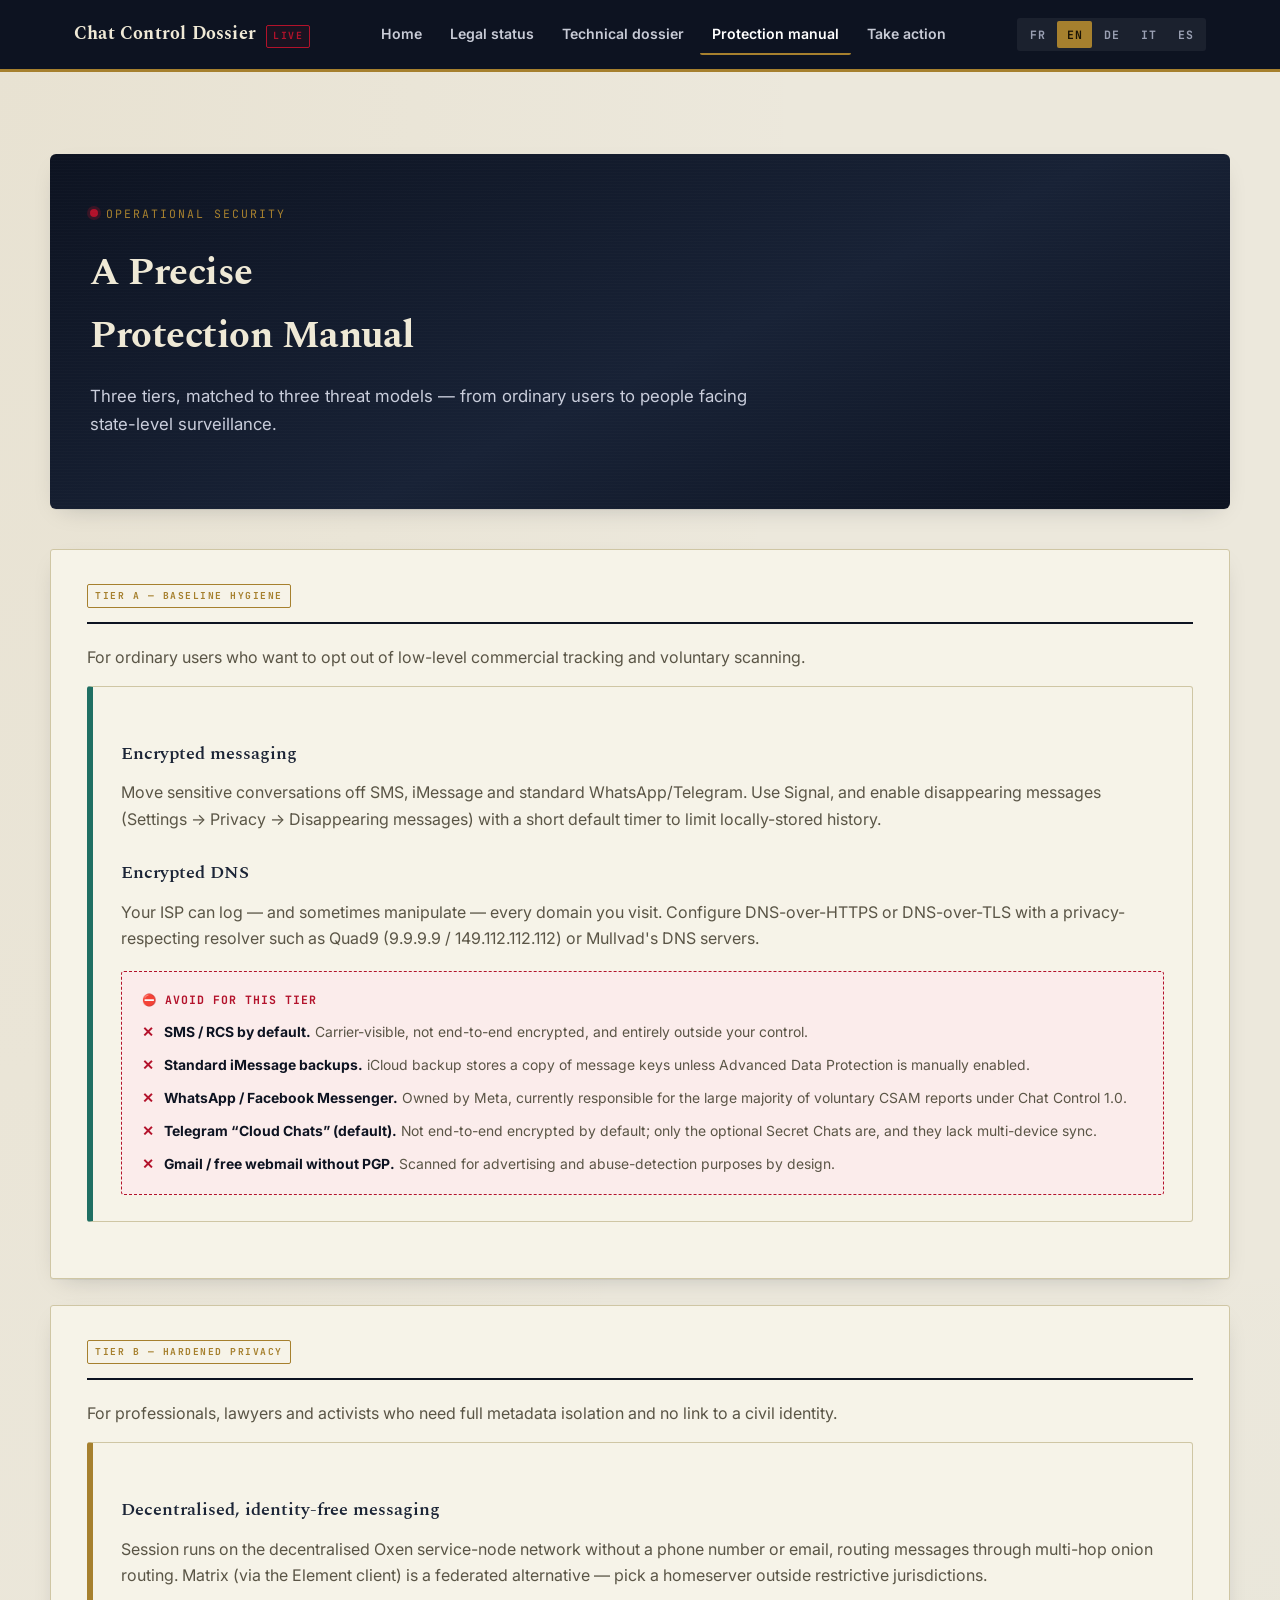
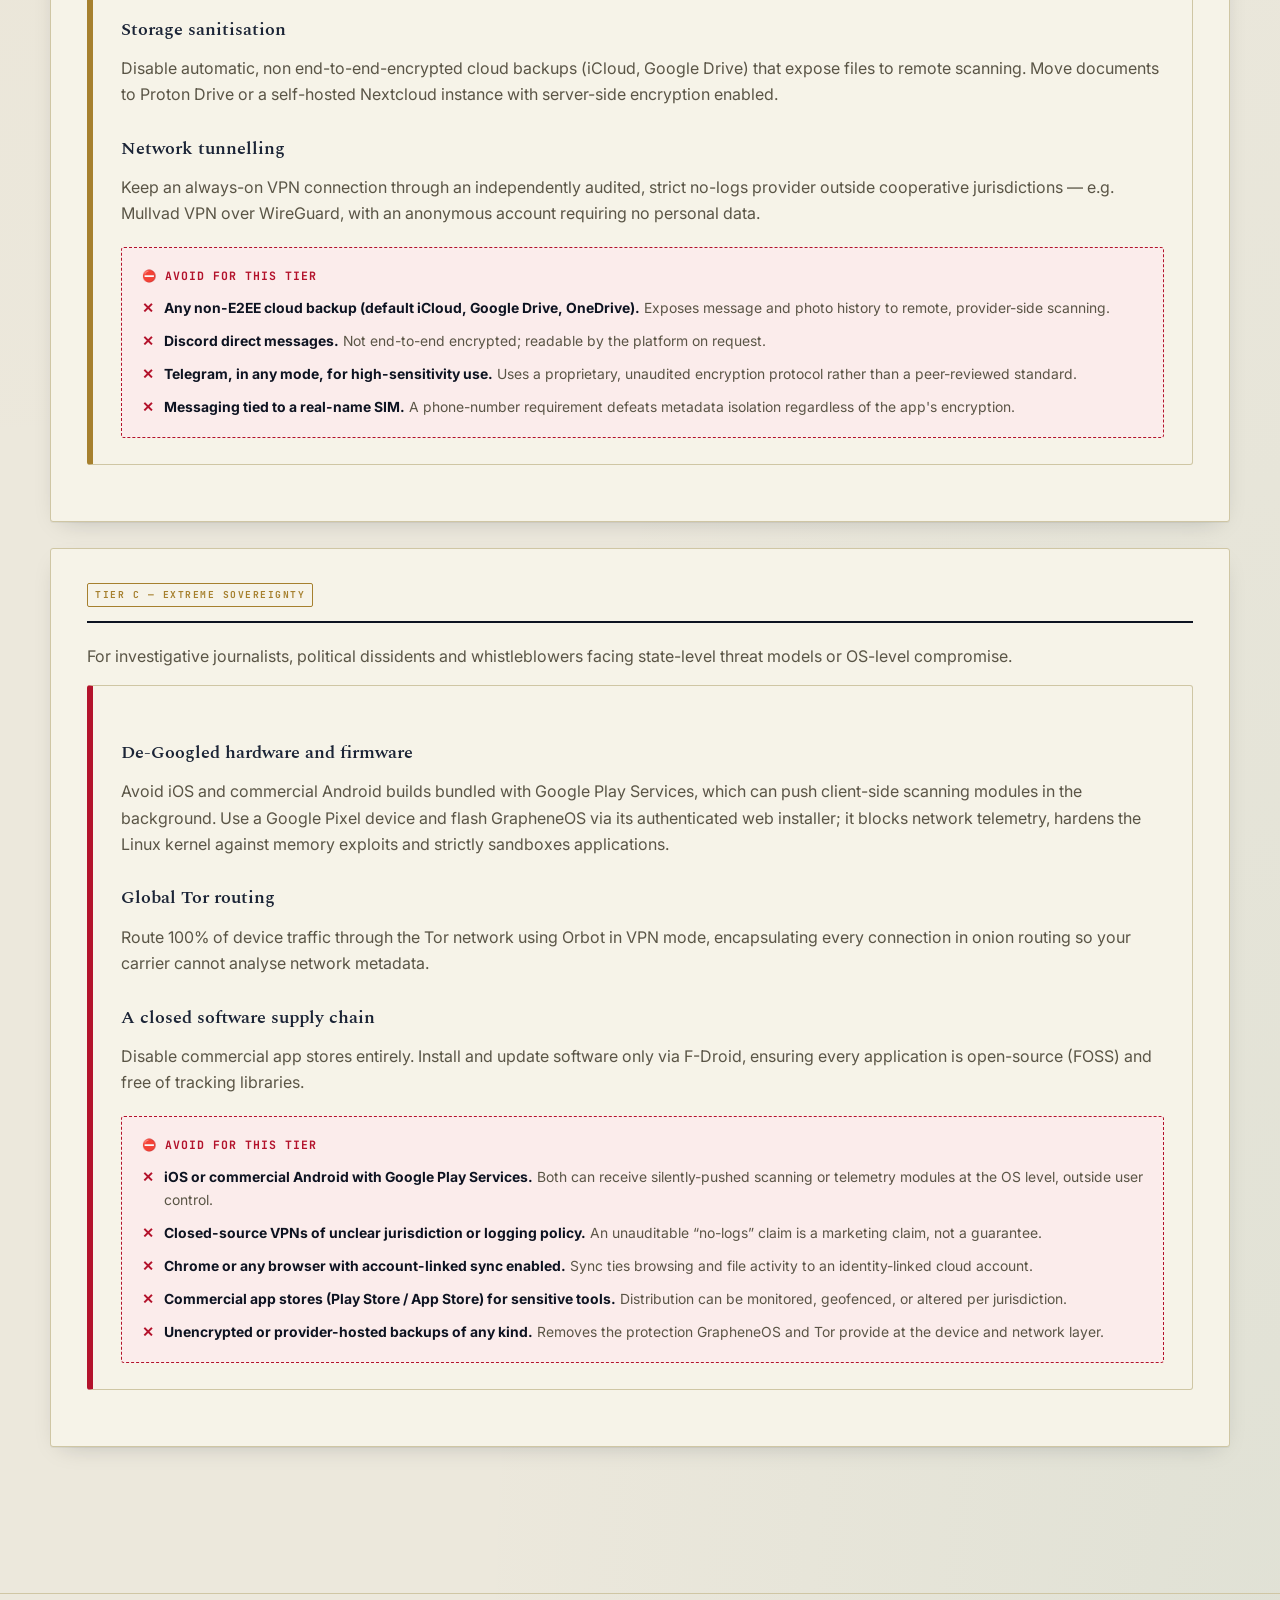
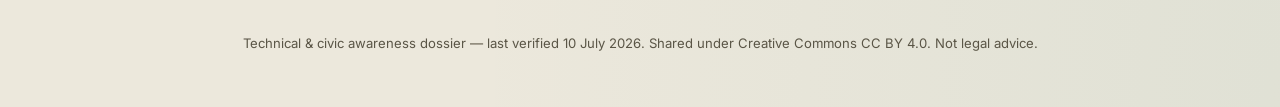
==== protection.html @ f4932f7c "#5 - Ajout du site web Ajout d'un site web qui remplacera plus tard tout le contenue initial." ====
<!DOCTYPE html>
<html lang="fr">
<head>
<meta charset="UTF-8">
<meta name="viewport" content="width=device-width, initial-scale=1.0">
<title>Manuel de protection — Chat Control Dossier</title>
<meta name="description" content="Trois niveaux de sécurité opérationnelle contre le scan des communications, avec une liste noire d'applications à éviter par niveau.">
<link rel="stylesheet" href="assets/css/style.css">
</head>
<body>

<header class="topbar">
  <div class="topbar-inner">
    <a href="index.html" class="brand"><span data-i18n="brand.title">Dossier Chat Control</span><span class="stamp" data-i18n="brand.stamp">EN DIRECT</span></a>
    <nav class="nav-links">
      <a href="index.html" data-i18n="nav.home">Accueil</a>
      <a href="status.html" data-i18n="nav.status">Statut légal</a>
      <a href="dossier.html" data-i18n="nav.dossier">Dossier technique</a>
      <a href="protection.html" data-i18n="nav.protection">Manuel de protection</a>
      <a href="act.html" data-i18n="nav.act">Passer à l'action</a>
    </nav>
    <div class="lang-switch">
      <button class="lang-btn" data-lang="fr">FR</button>
      <button class="lang-btn" data-lang="en">EN</button>
      <button class="lang-btn" data-lang="de">DE</button>
      <button class="lang-btn" data-lang="it">IT</button>
      <button class="lang-btn" data-lang="es">ES</button>
    </div>
  </div>
</header>

<div class="container page-wrap">

  <section class="hero" style="padding:44px 40px;">
    <span class="eyebrow" data-i18n="protection.eyebrow">Sécurité opérationnelle</span>
    <h1 style="font-size:clamp(1.6rem,3vw,2.4rem);" data-i18n="protection.h1">Un manuel de protection précis</h1>
    <p class="lead" data-i18n="protection.lead">…</p>
  </section>

  <div class="card reveal">
    <h2><span class="tag" data-i18n="protection.A.tag">Niveau A</span></h2>
    <p data-i18n="protection.A.who">…</p>
    <div class="protection-box level-A">
      <h3 data-i18n="protection.A.i1title">Messagerie chiffrée</h3>
      <p data-i18n="protection.A.i1body">…</p>
      <h3 data-i18n="protection.A.i2title">DNS chiffré</h3>
      <p data-i18n="protection.A.i2body" style="margin-bottom:0;">…</p>
      <div class="blacklist-box" data-render="blacklist-A"></div>
    </div>
  </div>

  <div class="card reveal">
    <h2><span class="tag" data-i18n="protection.B.tag">Niveau B</span></h2>
    <p data-i18n="protection.B.who">…</p>
    <div class="protection-box level-B">
      <h3 data-i18n="protection.B.i1title">Messagerie décentralisée</h3>
      <p data-i18n="protection.B.i1body">…</p>
      <h3 data-i18n="protection.B.i2title">Assainissement du stockage</h3>
      <p data-i18n="protection.B.i2body">…</p>
      <h3 data-i18n="protection.B.i3title">Tunnelisation réseau</h3>
      <p data-i18n="protection.B.i3body" style="margin-bottom:0;">…</p>
      <div class="blacklist-box" data-render="blacklist-B"></div>
    </div>
  </div>

  <div class="card reveal">
    <h2><span class="tag" data-i18n="protection.C.tag">Niveau C</span></h2>
    <p data-i18n="protection.C.who">…</p>
    <div class="protection-box level-C">
      <h3 data-i18n="protection.C.i1title">Matériel dé-googlisé</h3>
      <p data-i18n="protection.C.i1body">…</p>
      <h3 data-i18n="protection.C.i2title">Routage Tor global</h3>
      <p data-i18n="protection.C.i2body">…</p>
      <h3 data-i18n="protection.C.i3title">Chaîne logicielle fermée</h3>
      <p data-i18n="protection.C.i3body" style="margin-bottom:0;">…</p>
      <div class="blacklist-box" data-render="blacklist-C"></div>
    </div>
  </div>

</div>

<footer class="site-footer">
  <div class="container">
    <p data-i18n="footer.text">Dossier de sensibilisation technique et civique.</p>
  </div>
</footer>

<script src="assets/js/lang/fr.js"></script>
<script src="assets/js/lang/en.js"></script>
<script src="assets/js/lang/de.js"></script>
<script src="assets/js/lang/it.js"></script>
<script src="assets/js/lang/es.js"></script>
<script src="assets/js/countries-data.js"></script>
<script src="assets/js/i18n.js"></script>
<script src="assets/js/render.js"></script>
<script src="assets/js/main.js"></script>
</body>
</html>
---- assets/css/style.css ----
/* ============================================================
   CHAT CONTROL DOSSIER — design system
   Theme: "declassified document" — paper, stamps, redaction bars.
   ============================================================ */

@import url('https://fonts.googleapis.com/css2?family=Spectral:ital,wght@0,400;0,500;0,600;0,700;1,400&family=JetBrains+Mono:wght@400;500;700&family=Inter:wght@400;500;600;700&display=swap');

:root{
  --ink:        #0d1321;
  --ink-soft:   #1b2436;
  --paper:      #ece8dc;
  --paper-2:    #e2ddca;
  --line:       #cfc6a4;
  --alert:      #b3122b;
  --alert-soft: #f3dbdd;
  --gold:       #a6802e;
  --safe:       #1f6f63;
  --safe-soft:  #dbe9e4;
  --text-main:  #241f14;
  --text-dim:   #5a5546;
  --paper-text: #efe9d6;

  --serif:  'Spectral', Georgia, 'Times New Roman', serif;
  --mono:   'JetBrains Mono', 'SF Mono', Consolas, monospace;
  --sans:   'Inter', -apple-system, BlinkMacSystemFont, 'Segoe UI', sans-serif;

  --radius: 3px;
  --shadow-card: 0 1px 0 rgba(13,19,33,0.05), 0 8px 24px -12px rgba(13,19,33,0.25);
}

*,*::before,*::after{ box-sizing: border-box; }

html{ scroll-behavior: smooth; }

body{
  margin:0;
  font-family: var(--sans);
  color: var(--text-main);
  background: var(--paper);
  background-image:
    radial-gradient(ellipse at top left, rgba(166,128,46,0.06), transparent 45%),
    radial-gradient(ellipse at bottom right, rgba(31,111,99,0.06), transparent 45%);
  line-height: 1.65;
}

a{ color: var(--ink); }
a.link-accent{ color: var(--gold); font-weight:600; text-decoration-thickness: 1px; }

/* ---------------- Top bar / nav ---------------- */
.topbar{
  position: sticky; top:0; z-index: 1000;
  background: var(--ink);
  border-bottom: 3px solid var(--gold);
}
.topbar-inner{
  max-width: 1180px; margin:0 auto; padding: 14px 24px;
  display:flex; align-items:center; justify-content:space-between; gap: 18px; flex-wrap: wrap;
}
.brand{
  display:flex; align-items:baseline; gap:10px; color: var(--paper-text);
  text-decoration:none; font-family: var(--serif); font-weight:700; font-size: 1.15rem;
  letter-spacing: 0.2px;
}
.brand .stamp{
  font-family: var(--mono); font-size: 0.62rem; letter-spacing: 1.5px;
  color: var(--alert); border: 1px solid var(--alert); border-radius: 2px;
  padding: 2px 6px; text-transform: uppercase; background: rgba(179,18,43,0.08);
}
.nav-links{ display:flex; gap: 4px; flex-wrap: wrap; }
.nav-links a{
  color:#c8cbd6; text-decoration:none; font-size:0.88rem; font-weight:600;
  padding: 8px 12px; border-radius: 2px; transition: all .18s ease;
  border-bottom: 2px solid transparent;
}
.nav-links a:hover{ color:#fff; background: rgba(255,255,255,0.06); }
.nav-links a.active{ color: #fff; border-bottom-color: var(--gold); }

.lang-switch{ display:flex; gap:2px; background: rgba(255,255,255,0.06); padding:3px; border-radius: 3px; }
.lang-btn{
  background:none; border:none; color:#93980; color:#9aa0b3; padding:6px 10px; font-family: var(--mono);
  font-size: 0.72rem; letter-spacing: 0.5px; cursor:pointer; border-radius:2px; font-weight:700;
}
.lang-btn:hover{ color:#fff; }
.lang-btn.active{ background: var(--gold); color:#1a1305; }

/* ---------------- Layout ---------------- */
.container{ max-width: 1180px; margin: 0 auto; padding: 0 24px; }
.page-wrap{ padding: 48px 0 90px; }

/* ---------------- Hero ---------------- */
.hero{
  background: linear-gradient(155deg, var(--ink) 0%, #182236 55%, var(--ink) 100%);
  color: var(--paper-text);
  border-radius: 6px;
  padding: 56px 48px;
  margin: 34px 0 40px;
  position: relative;
  overflow:hidden;
  box-shadow: var(--shadow-card);
}
.hero::before{
  content:""; position:absolute; inset:0; opacity:0.5;
  background-image: repeating-linear-gradient(0deg, rgba(255,255,255,0.025) 0px, rgba(255,255,255,0.025) 1px, transparent 1px, transparent 3px);
  pointer-events:none;
}
.hero .eyebrow{
  font-family: var(--mono); font-size: 0.72rem; letter-spacing: 2px; color: var(--gold);
  text-transform: uppercase; display:inline-flex; align-items:center; gap:8px; margin-bottom:18px;
}
.hero .eyebrow::before{ content:""; width:8px; height:8px; border-radius:50%; background: var(--alert); box-shadow: 0 0 0 3px rgba(179,18,43,0.25); animation: pulse 2s infinite; }
@keyframes pulse{ 0%,100%{ opacity:1;} 50%{ opacity:0.35;} }
.hero h1{
  font-family: var(--serif); font-weight:700; font-size: clamp(1.9rem, 3.6vw, 3.1rem);
  margin: 0 0 16px; letter-spacing: -0.5px; max-width: 16ch;
}
.hero p.lead{ font-size: 1.05rem; color:#c9cddb; max-width: 62ch; margin: 0 0 26px; }
.hero .hero-actions{ display:flex; gap:12px; flex-wrap:wrap; }

.btn{
  display:inline-flex; align-items:center; gap:8px; font-weight:700; font-size:0.92rem;
  padding: 12px 22px; border-radius: 3px; text-decoration:none; cursor:pointer; border: 1px solid transparent;
  transition: transform .15s ease, box-shadow .15s ease;
}
.btn:hover{ transform: translateY(-1px); }
.btn-primary{ background: var(--alert); color:#fff; box-shadow: 0 6px 18px -6px rgba(179,18,43,0.55); }
.btn-primary:hover{ box-shadow: 0 10px 22px -6px rgba(179,18,43,0.65); }
.btn-ghost{ background: transparent; border-color: rgba(255,255,255,0.3); color:#e8e9ee; }
.btn-ghost:hover{ border-color:#fff; }
.btn-gold{ background: var(--gold); color:#1a1305; }

/* ---------------- Vote scoreboard (signature widget) ---------------- */
.scoreboard{
  margin-top: 34px; background: rgba(255,255,255,0.04); border: 1px solid rgba(255,255,255,0.14);
  border-radius: 5px; padding: 22px 24px;
}
.scoreboard-head{ display:flex; justify-content:space-between; align-items:baseline; margin-bottom:14px; flex-wrap:wrap; gap:6px;}
.scoreboard-head .title{ font-family: var(--mono); font-size:0.75rem; letter-spacing:1.2px; text-transform:uppercase; color:#9aa0b3; }
.scoreboard-head .date{ font-family: var(--mono); font-size:0.72rem; color:#727892; }
.bar-row{ display:flex; align-items:center; gap:14px; margin-bottom: 12px; }
.bar-label{ width: 190px; flex-shrink:0; font-size:0.85rem; color:#dfe1ea; }
.bar-track{ flex:1; height: 14px; background: rgba(255,255,255,0.08); border-radius: 8px; overflow:hidden; }
.bar-fill{ height:100%; width:0%; border-radius:8px; transition: width 1.4s cubic-bezier(.2,.8,.2,1); }
.bar-fill.need{ background: linear-gradient(90deg, var(--gold), #cba54a); }
.bar-fill.reject{ background: linear-gradient(90deg, var(--safe), #2c9583); }
.bar-fill.keep{ background: linear-gradient(90deg, var(--alert), #d43a52); }
.bar-value{ width: 74px; text-align:right; font-family: var(--mono); font-weight:700; color:#fff; font-size:0.9rem; }
.scoreboard-note{ font-size:0.85rem; color:#aab0c2; margin-top: 12px; border-top: 1px dashed rgba(255,255,255,0.15); padding-top:12px; }
.scoreboard-note strong{ color: var(--gold); }

/* ---------------- Cards / sections ---------------- */
.card{
  background:#f6f3e8; border:1px solid var(--line); border-radius: var(--radius);
  padding: 34px 36px; margin-bottom: 26px; box-shadow: var(--shadow-card);
}
.card h2{
  font-family: var(--serif); font-size: 1.5rem; margin: 0 0 20px; color: var(--ink);
  padding-bottom:14px; border-bottom: 2px solid var(--ink); display:flex; align-items:baseline; gap:12px;
}
.card h2 .tag{ font-family: var(--mono); font-size:0.6rem; letter-spacing:1.5px; color: var(--gold); border:1px solid var(--gold); padding:3px 7px; border-radius:2px; text-transform:uppercase; }
.card h3{ font-family: var(--serif); font-size: 1.15rem; color: var(--ink-soft); margin: 26px 0 10px; font-weight:600; }
.card p{ color: var(--text-dim); margin: 0 0 16px; }
.card ul, .card ol{ color: var(--text-dim); padding-left: 22px; margin-bottom:18px; }
.card li{ margin-bottom: 9px; }
.card li strong{ color: var(--text-main); }

/* nav cards grid on homepage */
.grid-cards{ display:grid; grid-template-columns: repeat(auto-fit, minmax(230px,1fr)); gap:18px; margin: 32px 0; }
.nav-card{
  background:#f6f3e8; border:1px solid var(--line); border-radius: var(--radius); padding: 24px;
  text-decoration:none; color: var(--text-main); display:block; box-shadow: var(--shadow-card);
  transition: transform .18s ease, border-color .18s ease;
}
.nav-card:hover{ transform: translateY(-3px); border-color: var(--gold); }
.nav-card .nc-tag{ font-family: var(--mono); font-size:0.65rem; letter-spacing:1.2px; color: var(--gold); text-transform:uppercase; }
.nav-card h3{ font-family: var(--serif); font-size:1.2rem; margin: 10px 0 8px; }
.nav-card p{ font-size:0.9rem; color: var(--text-dim); margin:0; }

/* ---------------- Redaction reveal (signature element) ---------------- */
.redact{
  position: relative; display:inline-block; color: transparent !important;
  border-radius: 2px; transition: color .05s linear;
}
.redact::before{
  content:""; position:absolute; inset: -2px -4px; background: var(--redact, #14161c);
  border-radius: 2px; transform-origin: left; transition: transform .9s cubic-bezier(.6,0,.2,1);
}
.redact.revealed{ color: inherit !important; }
.redact.revealed::before{ transform: scaleX(0); }
.redact-line{ display:block; }

/* fade / rise on scroll */
.reveal{ opacity:0; transform: translateY(16px); transition: opacity .6s ease, transform .6s ease; }
.reveal.in{ opacity:1; transform: translateY(0); }

/* ---------------- Timeline table ---------------- */
.timeline{ width:100%; border-collapse: collapse; margin: 8px 0 10px; font-size:0.9rem; }
.timeline th, .timeline td{ border: 1px solid var(--line); padding: 13px 14px; text-align:left; vertical-align:top; }
.timeline th{ background: var(--ink); color: var(--paper-text); font-family: var(--mono); font-size:0.68rem; letter-spacing:1px; text-transform:uppercase; }
.timeline tr:nth-child(even){ background: rgba(0,0,0,0.02); }
.timeline td.date{ font-family: var(--mono); font-weight:700; white-space:nowrap; color: var(--ink); }
.pill{ display:inline-block; font-family: var(--mono); font-size:0.62rem; letter-spacing:0.8px; padding:2px 7px; border-radius:20px; text-transform:uppercase; font-weight:700; }
.pill-reject{ background: var(--safe-soft); color: var(--safe); }
.pill-active{ background: var(--alert-soft); color: var(--alert); }
.pill-pending{ background:#eee2c2; color:#7a5c17; }

/* two-track compare */
.compare{ display:grid; grid-template-columns: 1fr 1fr; gap:18px; margin: 18px 0 8px; }
@media (max-width: 720px){ .compare{ grid-template-columns: 1fr; } }
.compare .col{ border-radius: var(--radius); padding:22px; border:1px solid var(--line); }
.compare .col.c1{ background: var(--alert-soft); border-color: rgba(179,18,43,0.35); }
.compare .col.c2{ background:#eee2c2; border-color: rgba(166,128,46,0.4); }
.compare .col h4{ font-family: var(--mono); font-size:0.75rem; letter-spacing:1px; text-transform:uppercase; margin:0 0 10px; }
.compare .col.c1 h4{ color: var(--alert); }
.compare .col.c2 h4{ color:#7a5c17; }
.compare .status-line{ font-weight:800; font-family: var(--serif); font-size:1.1rem; margin-bottom:8px; }

/* protection levels */
.protection-box{ border:1px solid var(--line); border-radius: var(--radius); padding: 26px 28px; margin-bottom:22px; background:#f6f3e8; }
.level-A{ border-left: 6px solid var(--safe); }
.level-B{ border-left: 6px solid var(--gold); }
.level-C{ border-left: 6px solid var(--alert); }
.level-title{ font-family: var(--mono); font-weight:700; font-size:0.95rem; letter-spacing:0.5px; margin-bottom:12px; text-transform:uppercase; }
.level-A .level-title{ color: var(--safe); }
.level-B .level-title{ color:#8a6a24; }
.level-C .level-title{ color: var(--alert); }

/* petitions */
.petition-card{ border:1px solid var(--line); border-radius: var(--radius); background:#f6f3e8; padding:26px 28px; margin-bottom: 20px; position:relative; }
.petition-card.featured{ border: 2px solid var(--gold); background: linear-gradient(180deg, #f8f1de, #f6f3e8); box-shadow: 0 10px 30px -14px rgba(166,128,46,0.5); }
.featured-flag{ position:absolute; top:-13px; left:24px; background: var(--gold); color:#1a1305; font-family: var(--mono); font-size:0.62rem; letter-spacing:1px; padding:4px 10px; border-radius:20px; font-weight:800; text-transform:uppercase; }
.petition-card h3{ font-family: var(--serif); font-size:1.25rem; margin: 6px 0 8px; }
.petition-meta{ font-family: var(--mono); font-size:0.75rem; color: var(--text-dim); margin-bottom:10px; }
.petition-meta b{ color: var(--ink); }

.gh-card{ border:1px dashed var(--gold); border-radius: var(--radius); padding:22px 26px; background: rgba(166,128,46,0.06); margin: 22px 0; }
.gh-card .gh-head{ display:flex; align-items:center; gap:10px; margin-bottom:8px; }
.gh-card svg{ flex-shrink:0; }
.gh-card code{ background: rgba(13,19,33,0.06); padding:2px 6px; border-radius:2px; font-size:0.85rem; }

/* footer */
.site-footer{ border-top: 1px solid var(--line); margin-top: 30px; padding: 26px 0 40px; text-align:center; color: var(--text-dim); font-size:0.82rem; }
.site-footer a{ color: var(--gold); }

/* math */
.math{ font-family: var(--serif); font-style: italic; font-weight:600; color: var(--ink-soft); }

/* misc utility */
.note{ font-size:0.85rem; color: var(--text-dim); border-left:3px solid var(--line); padding-left:14px; margin: 14px 0; }
.small-caps{ font-variant: small-caps; letter-spacing: 0.5px; }

/* ---------------- Fact cards ("Did you know?") ---------------- */
.facts-grid{ display:grid; grid-template-columns: repeat(auto-fit, minmax(240px,1fr)); gap:16px; margin-top:8px; }
.fact-card{ background:#fbf8ee; border:1px solid var(--line); border-left:4px solid var(--gold); border-radius:2px; padding:18px 20px; }
.fact-card .fact-icon{ font-family: var(--mono); font-size:0.62rem; letter-spacing:1px; color:var(--gold); text-transform:uppercase; margin-bottom:6px; display:block; }
.fact-card h4{ font-family: var(--serif); font-size:1.02rem; margin:0 0 8px; color: var(--ink); }
.fact-card p{ font-size:0.88rem; margin:0; color: var(--text-dim); }

/* ---------------- Europe hexmap ---------------- */
.hexmap-wrap{ display:flex; gap:28px; flex-wrap:wrap; align-items:flex-start; margin: 10px 0; }
.hexmap-grid{
  display:grid;
  grid-template-columns: repeat(10, 34px);
  grid-auto-rows: 30px;
  gap:4px;
  flex-shrink:0;
}
.hex-tile{
  width:34px; height:30px; border-radius:5px;
  display:flex; align-items:center; justify-content:center;
  font-family: var(--mono); font-size:0.6rem; font-weight:700; color:#fff;
  cursor:default; position:relative; box-shadow: inset 0 0 0 1px rgba(0,0,0,0.15);
  transition: transform .15s ease;
}
.hex-tile:hover{ transform: scale(1.12); z-index:2; box-shadow: 0 4px 10px rgba(0,0,0,0.25); }
.hex-tile[data-status="against"]{ background: var(--safe); }
.hex-tile[data-status="for"]{ background: var(--alert); }
.hex-tile[data-status="undecided"]{ background: #b89a4e; }
.hex-tile .hex-tip{
  position:absolute; bottom: 110%; left:50%; transform: translateX(-50%);
  background: var(--ink); color:#fff; font-family: var(--sans); font-size:0.72rem; font-weight:600;
  padding:4px 8px; border-radius:4px; white-space:nowrap; opacity:0; pointer-events:none; transition: opacity .15s ease;
}
.hex-tile:hover .hex-tip{ opacity:1; }
.map-legend{ flex:1; min-width:220px; }
.map-legend-group{ margin-bottom:16px; }
.map-legend-head{ display:flex; align-items:center; gap:8px; font-family: var(--mono); font-size:0.72rem; text-transform:uppercase; letter-spacing:0.8px; margin-bottom:8px; font-weight:700; }
.map-legend-dot{ width:11px; height:11px; border-radius:3px; display:inline-block; }
.map-legend-dot.against{ background: var(--safe); }
.map-legend-dot.for{ background: var(--alert); }
.map-legend-dot.undecided{ background:#b89a4e; }
.map-legend-list{ font-size:0.85rem; color: var(--text-dim); line-height:1.9; }
.map-note{ font-size:0.82rem; color: var(--text-dim); border-top:1px dashed var(--line); margin-top:16px; padding-top:12px; }

/* ---------------- Contact / email tool ---------------- */
.contact-box{ background:#f6f3e8; border:1px solid var(--line); border-radius: var(--radius); padding:28px 30px; }
.contact-row{ display:flex; gap:10px; flex-wrap:wrap; margin: 16px 0; }
.contact-field-label{ font-family: var(--mono); font-size:0.68rem; text-transform:uppercase; letter-spacing:1px; color: var(--text-dim); display:block; margin-bottom:6px; }
.contact-subject{ font-family: var(--serif); font-weight:600; font-size:1.02rem; color: var(--ink); margin-bottom:14px; }
.contact-body-box{
  background:#fbf8ee; border:1px solid var(--line); border-radius:3px; padding:16px 18px;
  font-family: var(--sans); font-size:0.9rem; color: var(--text-main); white-space: pre-wrap; line-height:1.7;
  max-height: 280px; overflow-y:auto; margin-bottom:6px;
}
.copy-feedback{ font-family: var(--mono); font-size:0.75rem; color: var(--safe); font-weight:700; opacity:0; transition: opacity .2s ease; margin-left:10px; }
.copy-feedback.show{ opacity:1; }
.howto-box{ display:flex; gap:22px; flex-wrap:wrap; margin-top:24px; }
.howto-col{ flex:1; min-width:240px; border-top:1px solid var(--line); padding-top:16px; }
.howto-col h4{ font-family: var(--serif); font-size:1rem; margin:0 0 8px; }
.howto-col p{ font-size:0.86rem; color:var(--text-dim); margin:0 0 10px; }

/* ---------------- Blacklist box ---------------- */
.blacklist-box{ margin-top:20px; background:#fbeceb; border:1px dashed var(--alert); border-radius:3px; padding:18px 20px; }
.blacklist-box h4{ font-family: var(--mono); font-size:0.72rem; letter-spacing:1px; text-transform:uppercase; color: var(--alert); margin:0 0 12px; display:flex; align-items:center; gap:6px; }
.bl-item{ display:flex; gap:10px; margin-bottom:10px; font-size:0.87rem; }
.bl-item:last-child{ margin-bottom:0; }
.bl-x{ color: var(--alert); font-weight:800; flex-shrink:0; }
.bl-item b{ color: var(--ink); }
.bl-item span.r{ color: var(--text-dim); }

@media (max-width: 640px){
  .hero{ padding: 38px 24px; }
  .card{ padding: 26px 22px; }
  .bar-label{ width: 120px; font-size:0.78rem; }
}

@media (prefers-reduced-motion: reduce){
  *{ animation-duration: 0.001ms !important; transition-duration: 0.001ms !important; }
}
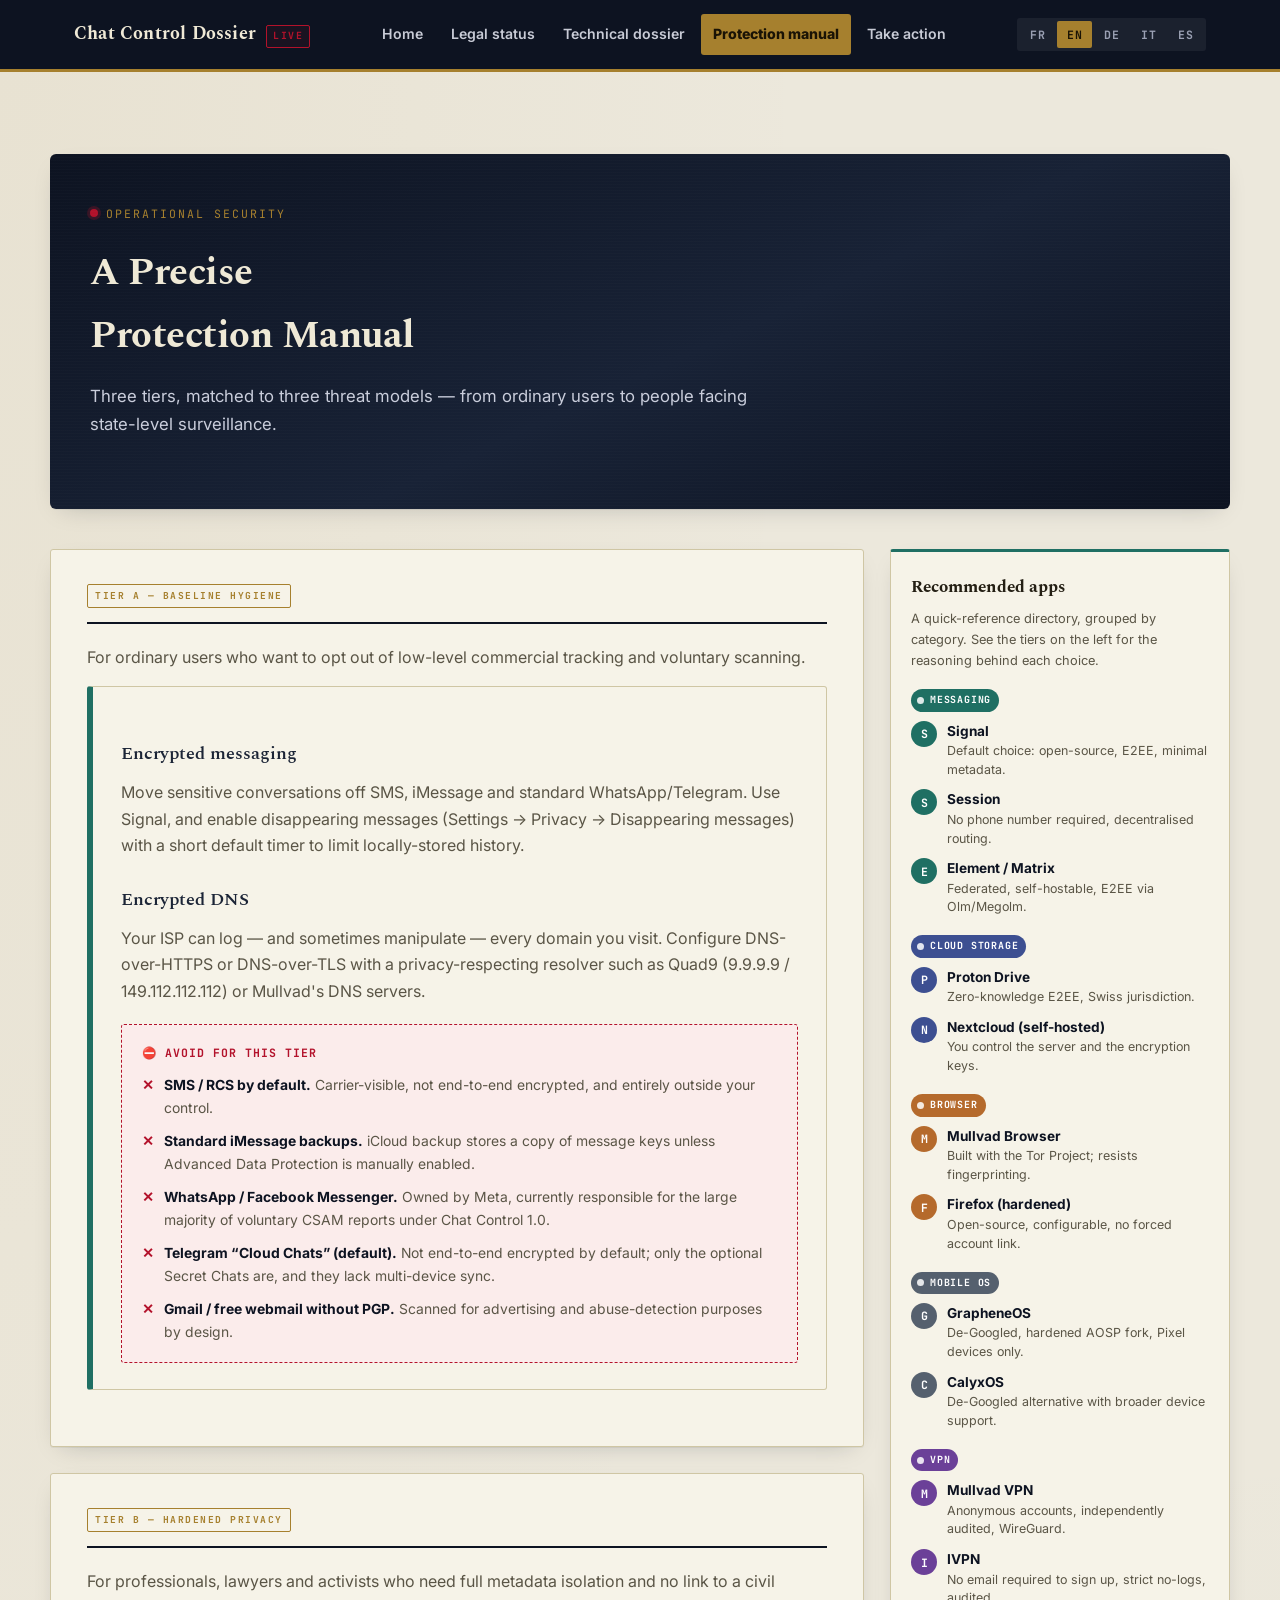
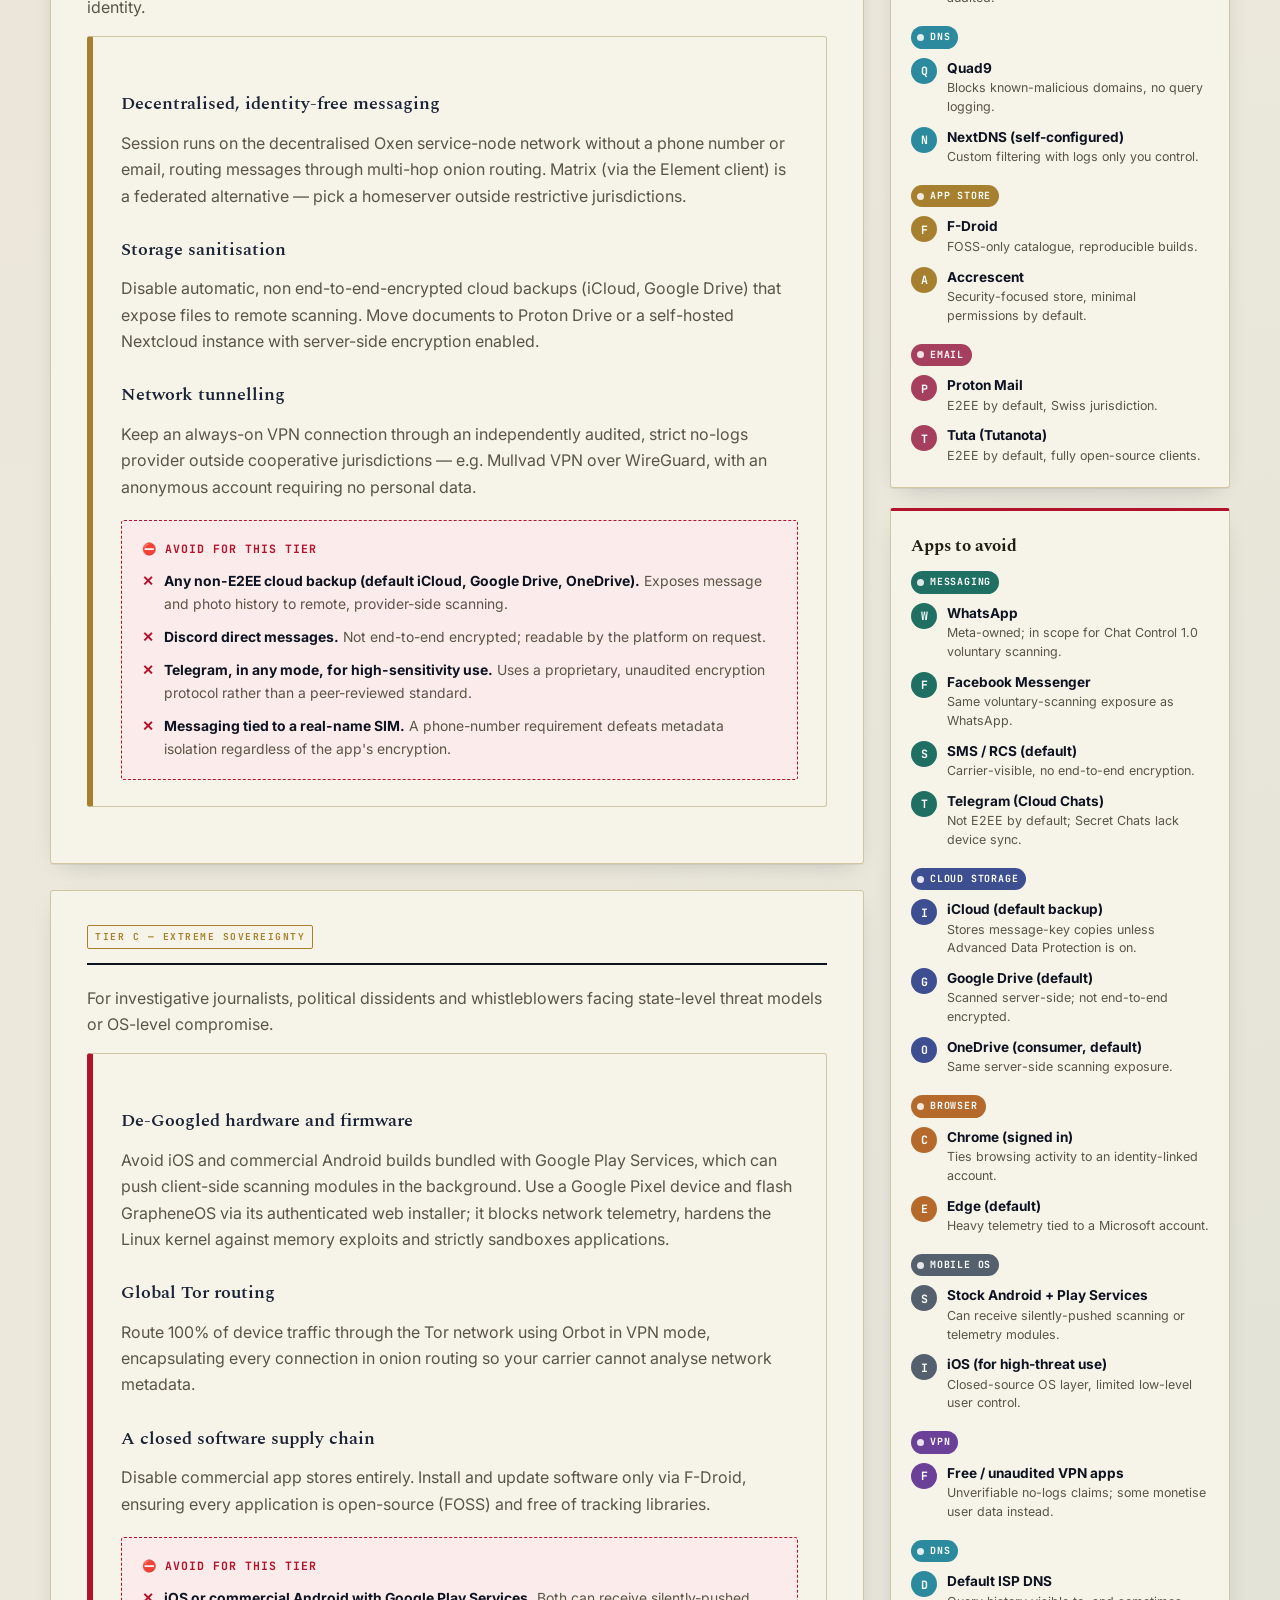
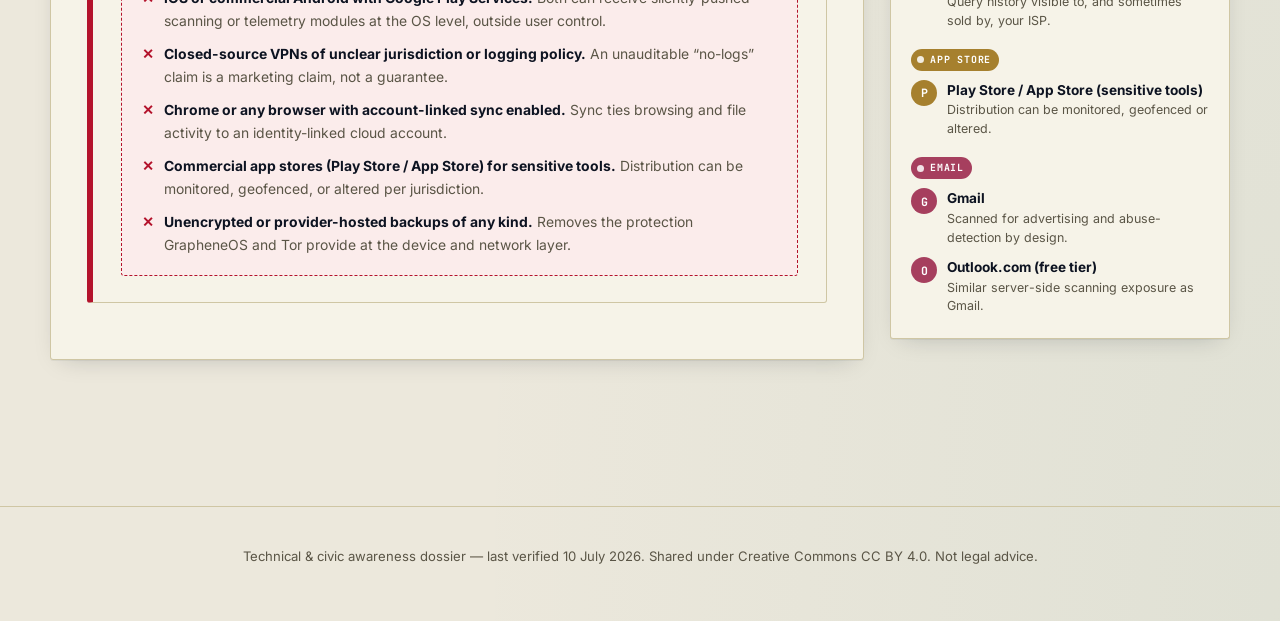
==== commit 98801834: "#8 - Big Push with all sites updates" ====
--- a/protection.html
+++ b/protection.html
@@ -3,21 +3,28 @@
 <head>
 <meta charset="UTF-8">
 <meta name="viewport" content="width=device-width, initial-scale=1.0">
-<title>Manuel de protection — Chat Control Dossier</title>
+<title>Protection Manual - ChatControl</title>
 <meta name="description" content="Trois niveaux de sécurité opérationnelle contre le scan des communications, avec une liste noire d'applications à éviter par niveau.">
+<link rel="icon" href="assets/favicon.svg" type="image/svg+xml">
+<meta name="theme-color" content="#0d1321">
+<meta property="og:type" content="website">
+<meta property="og:title" content="Manuel de protection — Chat Control Dossier">
+<meta property="og:description" content="Trois niveaux de sécurité opérationnelle contre le scan des communications, avec une liste noire d'applications à éviter par niveau.">
 <link rel="stylesheet" href="assets/css/style.css">
 </head>
 <body>
+<a class="skip-link" href="#main">Aller au contenu</a>
 
 <header class="topbar">
   <div class="topbar-inner">
-    <a href="index.html" class="brand"><span data-i18n="brand.title">Dossier Chat Control</span><span class="stamp" data-i18n="brand.stamp">EN DIRECT</span></a>
+    <a href="home.html" class="brand"><span data-i18n="brand.title">Dossier Chat Control</span><span class="stamp" data-i18n="brand.stamp">EN DIRECT</span></a>
+    <button class="nav-toggle" aria-label="Menu" aria-expanded="false">☰</button>
     <nav class="nav-links">
-      <a href="index.html" data-i18n="nav.home">Accueil</a>
+      <a href="home.html" data-i18n="nav.home">Accueil</a>
       <a href="status.html" data-i18n="nav.status">Statut légal</a>
-      <a href="dossier.html" data-i18n="nav.dossier">Dossier technique</a>
+      <a href="technical.html" data-i18n="nav.dossier">Dossier technique</a>
       <a href="protection.html" data-i18n="nav.protection">Manuel de protection</a>
-      <a href="act.html" data-i18n="nav.act">Passer à l'action</a>
+      <a href="take-action.html" data-i18n="nav.act">Passer à l'action</a>
     </nav>
     <div class="lang-switch">
       <button class="lang-btn" data-lang="fr">FR</button>
@@ -29,13 +36,16 @@
   </div>
 </header>
 
-<div class="container page-wrap">
+<div class="container page-wrap" id="main">
 
   <section class="hero" style="padding:44px 40px;">
     <span class="eyebrow" data-i18n="protection.eyebrow">Sécurité opérationnelle</span>
     <h1 style="font-size:clamp(1.6rem,3vw,2.4rem);" data-i18n="protection.h1">Un manuel de protection précis</h1>
     <p class="lead" data-i18n="protection.lead">…</p>
   </section>
+
+  <div class="protection-layout">
+  <div class="protection-main">
 
   <div class="card reveal">
     <h2><span class="tag" data-i18n="protection.A.tag">Niveau A</span></h2>
@@ -77,6 +87,22 @@
     </div>
   </div>
 
+  </div>
+
+  <aside class="apps-sidebar">
+    <div class="apps-panel use-panel reveal">
+      <h3 data-i18n="apps.useTitle">Applications recommandées</h3>
+      <p class="apps-intro" data-i18n="apps.intro">…</p>
+      <div data-render="apps-use"></div>
+    </div>
+    <div class="apps-panel avoid-panel reveal">
+      <h3 data-i18n="apps.avoidTitle">Applications à éviter</h3>
+      <div data-render="apps-avoid"></div>
+    </div>
+  </aside>
+
+  </div>
+
 </div>
 
 <footer class="site-footer">
--- a/assets/css/style.css
+++ b/assets/css/style.css
@@ -73,7 +73,11 @@
   border-bottom: 2px solid transparent;
 }
 .nav-links a:hover{ color:#fff; background: rgba(255,255,255,0.06); }
-.nav-links a.active{ color: #fff; border-bottom-color: var(--gold); }
+.nav-links a.active{
+  color:#1a1305; background: var(--gold); font-weight:800; border-bottom-color: transparent;
+  border-radius:3px;
+}
+.nav-links a.active:hover{ color:#1a1305; background: var(--gold); }
 
 .lang-switch{ display:flex; gap:2px; background: rgba(255,255,255,0.06); padding:3px; border-radius: 3px; }
 .lang-btn{
@@ -248,6 +252,44 @@
 .note{ font-size:0.85rem; color: var(--text-dim); border-left:3px solid var(--line); padding-left:14px; margin: 14px 0; }
 .small-caps{ font-variant: small-caps; letter-spacing: 0.5px; }
 
+/* ---------------- App directory sidebar (protection page) ---------------- */
+:root{
+  --cat-messaging: #1f6f63;
+  --cat-cloud: #3d4f91;
+  --cat-browser: #b56a2c;
+  --cat-mobileos: #55606e;
+  --cat-vpn: #6b4098;
+  --cat-dns: #2b8a9e;
+  --cat-appstore: #a6802e;
+  --cat-email: #a63f5e;
+}
+.protection-layout{ display:grid; grid-template-columns: 1fr 340px; gap:26px; align-items:start; }
+@media (max-width: 980px){ .protection-layout{ grid-template-columns: 1fr; } }
+.protection-main{ min-width:0; }
+.apps-sidebar{ position:sticky; top:86px; display:flex; flex-direction:column; gap:20px; }
+@media (max-width: 980px){ .apps-sidebar{ position:static; } }
+.apps-panel{ background:#f6f3e8; border:1px solid var(--line); border-radius: var(--radius); padding:22px 20px; box-shadow: var(--shadow-card); }
+.apps-panel h3{ font-family: var(--serif); font-size:1.05rem; margin:0 0 6px; }
+.apps-panel .apps-intro{ font-size:0.8rem; color: var(--text-dim); margin:0 0 14px; }
+.apps-panel.avoid-panel{ border-top:3px solid var(--alert); }
+.apps-panel.use-panel{ border-top:3px solid var(--safe); }
+.apps-cat-group{ margin-bottom:14px; }
+.apps-cat-group:last-child{ margin-bottom:0; }
+.apps-cat-label{
+  display:inline-flex; align-items:center; gap:6px; font-family: var(--mono); font-size:0.62rem;
+  letter-spacing:0.8px; text-transform:uppercase; font-weight:700; margin-bottom:8px; padding:3px 8px 3px 6px;
+  border-radius:20px; color:#fff;
+}
+.apps-cat-label .dot{ width:7px; height:7px; border-radius:50%; background:#fff; opacity:0.85; }
+.app-item{ display:flex; gap:10px; align-items:flex-start; margin-bottom:9px; }
+.app-item:last-child{ margin-bottom:0; }
+.app-badge{
+  flex-shrink:0; width:26px; height:26px; border-radius:50%; color:#fff; font-family: var(--mono);
+  font-weight:700; font-size:0.72rem; display:flex; align-items:center; justify-content:center; margin-top:1px;
+}
+.app-item .app-name{ font-weight:700; font-size:0.85rem; color: var(--ink); display:block; }
+.app-item .app-note{ font-size:0.78rem; color: var(--text-dim); display:block; line-height:1.5; }
+
 /* ---------------- Fact cards ("Did you know?") ---------------- */
 .facts-grid{ display:grid; grid-template-columns: repeat(auto-fit, minmax(240px,1fr)); gap:16px; margin-top:8px; }
 .fact-card{ background:#fbf8ee; border:1px solid var(--line); border-left:4px solid var(--gold); border-radius:2px; padding:18px 20px; }
@@ -255,33 +297,51 @@
 .fact-card h4{ font-family: var(--serif); font-size:1.02rem; margin:0 0 8px; color: var(--ink); }
 .fact-card p{ font-size:0.88rem; margin:0; color: var(--text-dim); }
 
-/* ---------------- Europe hexmap ---------------- */
-.hexmap-wrap{ display:flex; gap:28px; flex-wrap:wrap; align-items:flex-start; margin: 10px 0; }
+/* ---------------- Europe map: self-contained grid, no external dependencies ---------------- */
+/* ---------------- Real geographic Europe map (D3), with grid fallback ---------------- */
+.euromap-svg{ width:100%; max-width:100%; height:auto; display:block; }
+.country-shape{
+  stroke:#f6f3e8; stroke-width:1; cursor:pointer; transition: opacity .2s ease, filter .15s ease;
+}
+.country-shape[data-status="against"]{ fill: var(--safe); }
+.country-shape[data-status="for"]{ fill: var(--alert); }
+.country-shape[data-status="undecided"]{ fill:#b89a4e; }
+.country-shape:hover{ filter: brightness(1.12); }
+.country-shape.dimmed{ opacity:0.15; }
+.country-label{
+  font-family: var(--mono); font-size:11px; font-weight:700; fill:#fff; pointer-events:none;
+  paint-order: stroke; stroke:rgba(0,0,0,0.35); stroke-width:2px;
+}
+.hexmap-wrap{ display:grid; grid-template-columns: minmax(0, 2.2fr) minmax(220px, 1fr); gap:28px; align-items:start; margin: 10px 0; }
+@media (max-width: 760px){ .hexmap-wrap{ grid-template-columns: 1fr; } }
+.map-legend{ min-width:0; }
+.hexmap-grid-wrap{ overflow-x:auto; padding-bottom:4px; }
 .hexmap-grid{
   display:grid;
-  grid-template-columns: repeat(10, 34px);
-  grid-auto-rows: 30px;
-  gap:4px;
-  flex-shrink:0;
+  grid-template-columns: repeat(10, 58px);
+  grid-auto-rows: 50px;
+  gap:7px;
+  width:max-content;
 }
 .hex-tile{
-  width:34px; height:30px; border-radius:5px;
+  width:58px; height:50px; border-radius:7px;
   display:flex; align-items:center; justify-content:center;
-  font-family: var(--mono); font-size:0.6rem; font-weight:700; color:#fff;
+  font-family: var(--mono); font-size:0.95rem; font-weight:700; color:#fff;
   cursor:default; position:relative; box-shadow: inset 0 0 0 1px rgba(0,0,0,0.15);
   transition: transform .15s ease;
 }
-.hex-tile:hover{ transform: scale(1.12); z-index:2; box-shadow: 0 4px 10px rgba(0,0,0,0.25); }
+.hex-tile:hover{ transform: scale(1.1); z-index:2; box-shadow: 0 6px 16px rgba(0,0,0,0.28); }
 .hex-tile[data-status="against"]{ background: var(--safe); }
 .hex-tile[data-status="for"]{ background: var(--alert); }
 .hex-tile[data-status="undecided"]{ background: #b89a4e; }
+.hex-tile.dimmed{ opacity:0.18; }
 .hex-tile .hex-tip{
-  position:absolute; bottom: 110%; left:50%; transform: translateX(-50%);
-  background: var(--ink); color:#fff; font-family: var(--sans); font-size:0.72rem; font-weight:600;
-  padding:4px 8px; border-radius:4px; white-space:nowrap; opacity:0; pointer-events:none; transition: opacity .15s ease;
+  position:absolute; bottom: 115%; left:50%; transform: translateX(-50%);
+  background: var(--ink); color:#fff; font-family: var(--sans); font-size:0.8rem; font-weight:600;
+  padding:5px 10px; border-radius:4px; white-space:nowrap; opacity:0; pointer-events:none; transition: opacity .15s ease;
+  z-index:3;
 }
 .hex-tile:hover .hex-tip{ opacity:1; }
-.map-legend{ flex:1; min-width:220px; }
 .map-legend-group{ margin-bottom:16px; }
 .map-legend-head{ display:flex; align-items:center; gap:8px; font-family: var(--mono); font-size:0.72rem; text-transform:uppercase; letter-spacing:0.8px; margin-bottom:8px; font-weight:700; }
 .map-legend-dot{ width:11px; height:11px; border-radius:3px; display:inline-block; }
@@ -317,6 +377,60 @@
 .bl-item b{ color: var(--ink); }
 .bl-item span.r{ color: var(--text-dim); }
 
+/* ---------------- Accessibility: skip link ---------------- */
+.skip-link{
+  position:absolute; left:-999px; top:auto; background:var(--gold); color:#1a1305; font-weight:700;
+  padding:10px 18px; border-radius:0 0 4px 0; z-index:2000; text-decoration:none; font-family: var(--mono); font-size:0.8rem;
+}
+.skip-link:focus{ left:0; top:0; }
+
+/* ---------------- Mobile nav toggle ---------------- */
+.nav-toggle{ display:none; background:none; border:1px solid rgba(255,255,255,0.3); color:#e8e9ee; border-radius:3px; padding:8px 12px; cursor:pointer; font-size:1rem; }
+@media (max-width: 900px){
+  .nav-toggle{ display:inline-flex; }
+  .nav-links{
+    display:none; width:100%; flex-direction:column; gap:2px;
+    order:3; padding-top:10px; border-top:1px solid rgba(255,255,255,0.12); margin-top:10px;
+  }
+  .nav-links.open{ display:flex; }
+  .nav-links a{ padding:11px 12px; }
+  .topbar-inner{ flex-wrap:wrap; }
+}
+
+/* ---------------- Range bar (false-positive statistics) ---------------- */
+.range-bar-wrap{ margin: 18px 0 8px; }
+.range-bar-track{ position:relative; height:22px; background:#e8e2cd; border-radius:12px; overflow:hidden; border:1px solid var(--line); }
+.range-bar-fill{ position:absolute; top:0; bottom:0; left:0; width:0%; border-radius:12px; background: linear-gradient(90deg, rgba(179,18,43,0.4), rgba(179,18,43,0.8)); transition: width 1.3s ease; }
+.range-bar-marker{ position:absolute; top:0; bottom:0; left:0%; width:2px; background: var(--ink); opacity:0; transform:translateX(calc(-50% - 1px)); transition: left 1.3s ease, opacity .4s ease .9s; }
+.range-bar-marker.is-set{ opacity:1; }
+.range-bar-marker-tag{
+  position:absolute; top:-24px; left:0; transform:translateX(-50%); font-family: var(--mono); font-size:0.68rem;
+  font-weight:700; color: var(--ink); white-space:nowrap;
+}
+.range-bar-tag-end{
+  position:absolute; top:-24px; left:0; font-family: var(--mono); font-size:0.68rem; font-weight:700; color: var(--alert);
+  white-space:nowrap; transform:translateX(-50%); opacity:0; transition: opacity .4s ease 1.2s;
+}
+.range-bar-tag-end.is-set{ opacity:1; }
+.range-bar-labels{ display:flex; justify-content:space-between; font-family: var(--mono); font-size:0.7rem; color: var(--text-dim); margin-top:6px; }
+.range-bar-caption{ font-size:0.82rem; color: var(--text-dim); margin-top:8px; font-style:italic; }
+
+/* ---------------- Map filter states ---------------- */
+.hex-tile.dimmed{ opacity:0.18; }
+.map-legend-head{ cursor:pointer; user-select:none; }
+.map-legend-head:hover{ text-decoration:underline; }
+.map-legend-group.active .map-legend-head{ text-decoration:underline; }
+
+/* ---------------- Print styles ---------------- */
+@media print{
+  .topbar, .lang-switch, .nav-toggle, .hero-actions, .btn, .skip-link, .featured-flag{ display:none !important; }
+  body{ background:#fff; }
+  .card, .protection-box, .petition-card, .contact-box, .gh-card{ box-shadow:none; border:1px solid #999; break-inside: avoid; }
+  a{ color:#000; text-decoration: underline; }
+  .hero{ background:#fff !important; color:#000 !important; border:1px solid #999; }
+  .hero .eyebrow, .hero p.lead, .scoreboard-note{ color:#333 !important; }
+}
+
 @media (max-width: 640px){
   .hero{ padding: 38px 24px; }
   .card{ padding: 26px 22px; }
